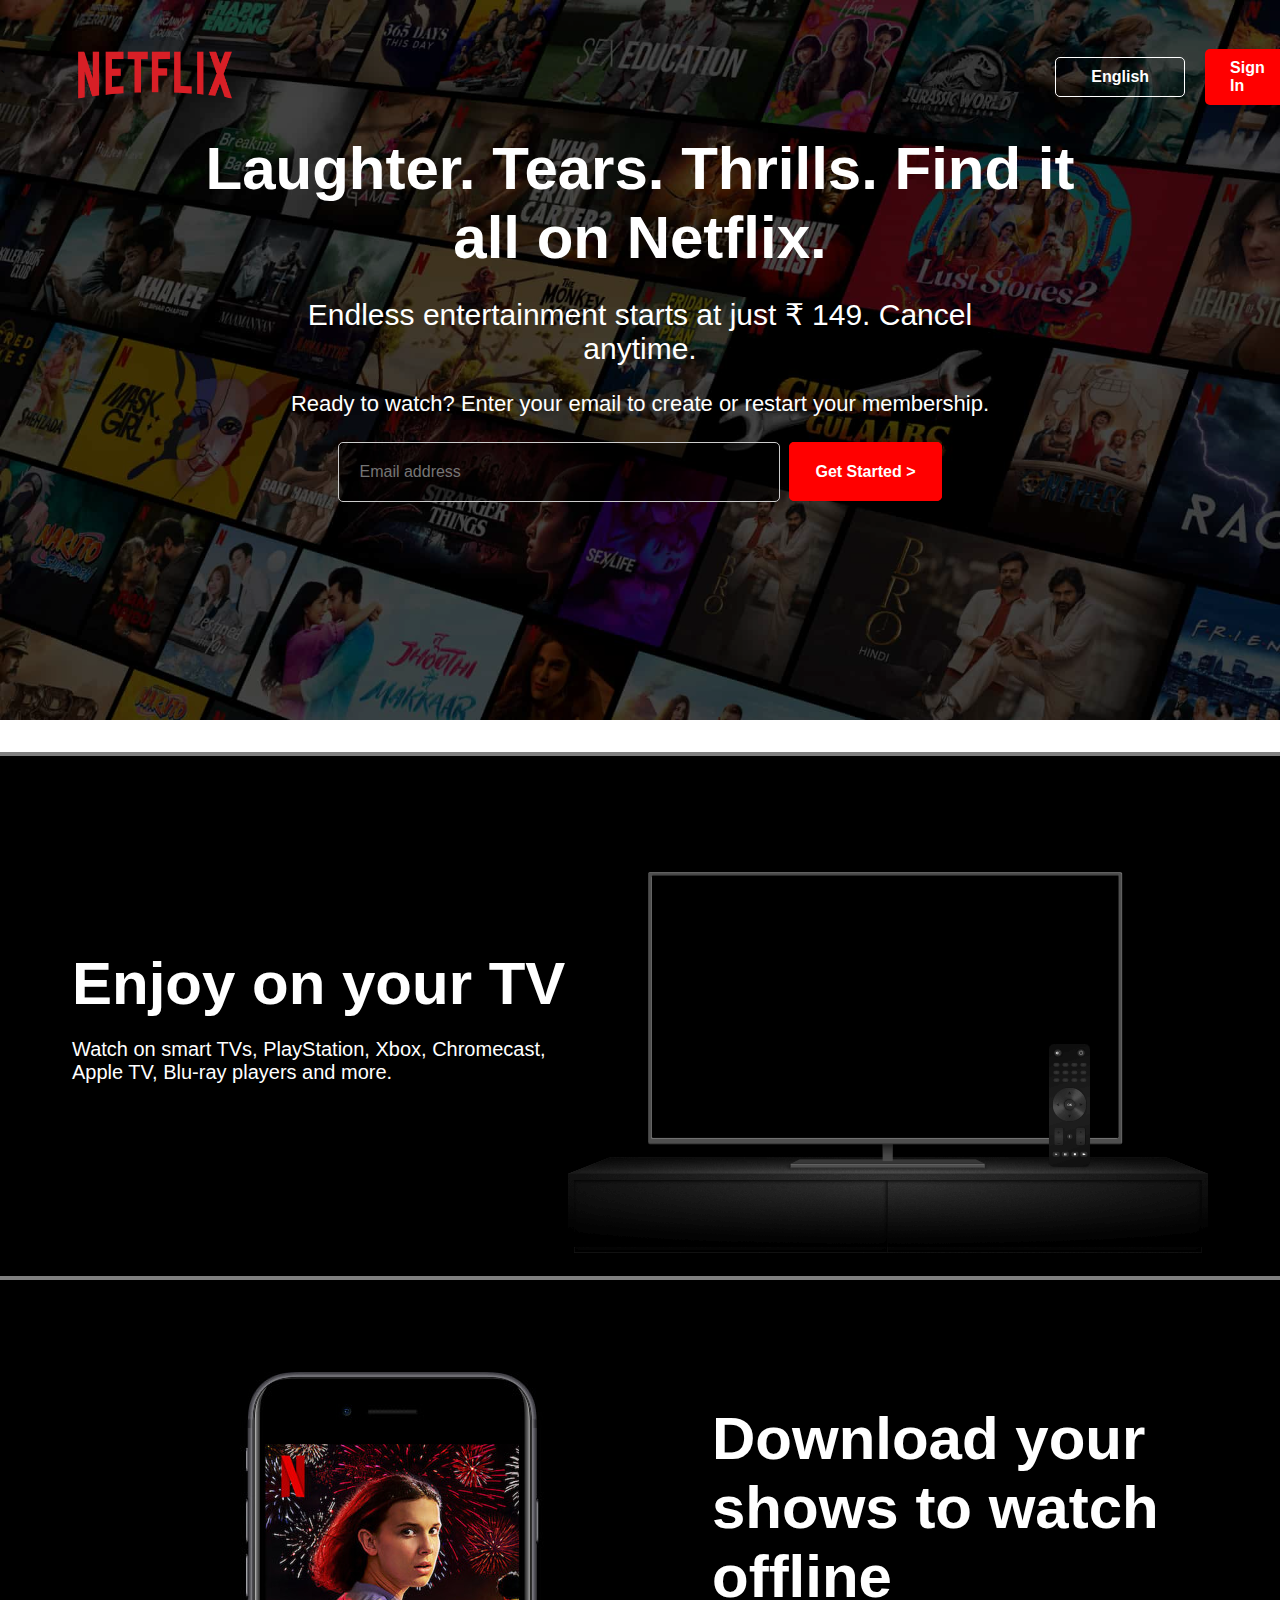
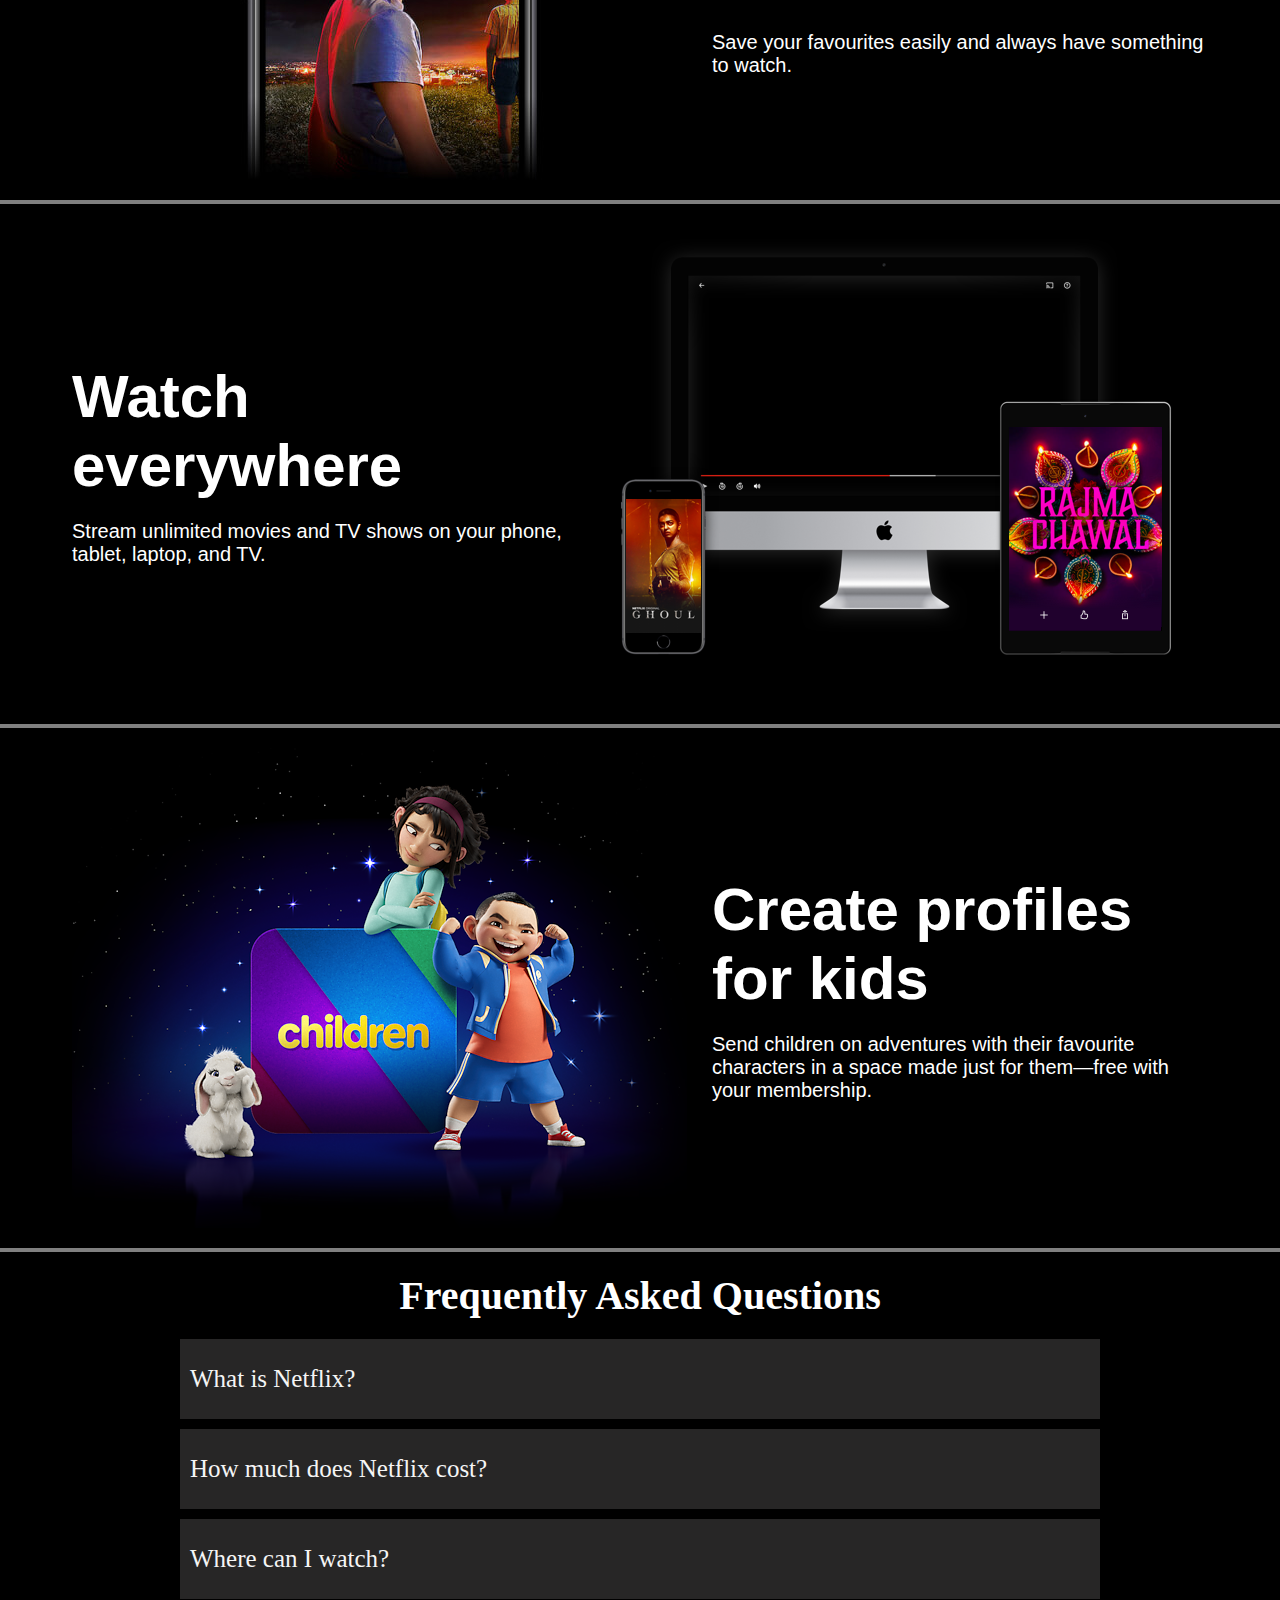
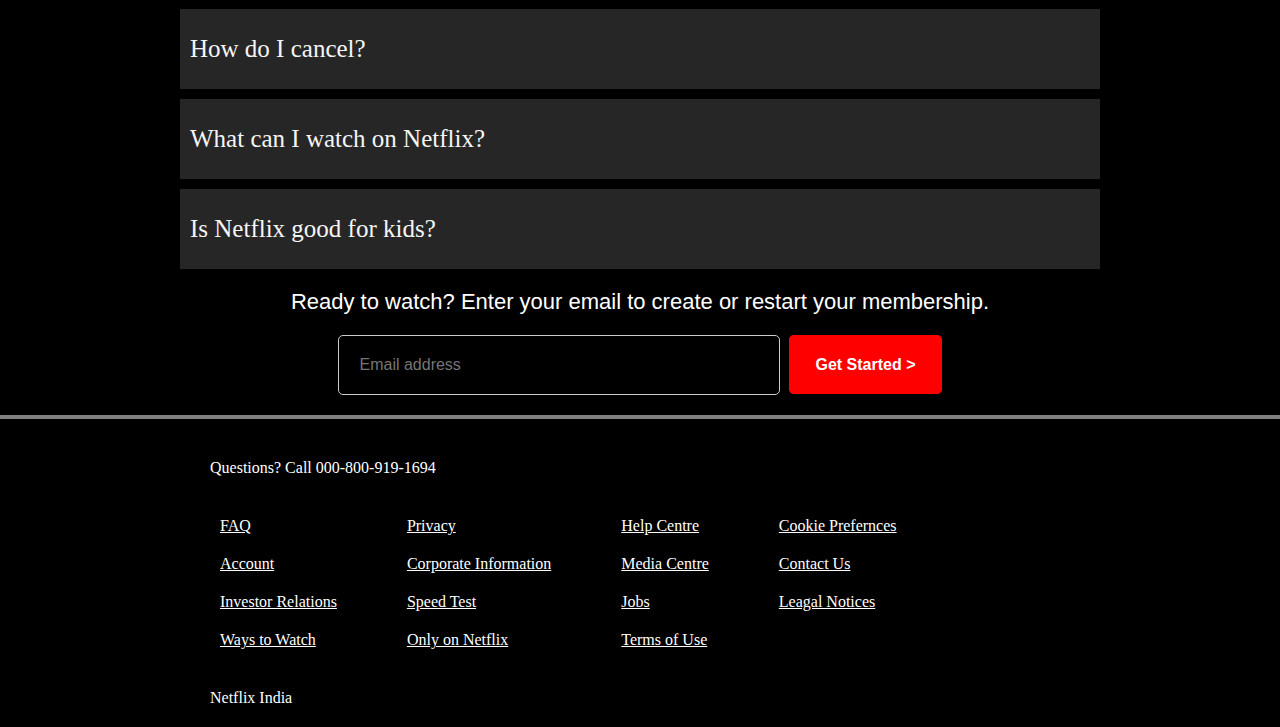
==== Netflix/index.html @ 61d0d10b "Netflix clone" ====
<!DOCTYPE html>
<html lang="en">
<head>
    <meta charset="UTF-8">
    <meta name="viewport" content="width=device-width, initial-scale=1.0">
    <title>Netflix India - Watch TV Shows Online, Watch Movies Online netflix.com</title>
    <link rel="stylesheet" href="style.css">
</head>
<body>
    <nav class="navbar">`
        <div class="logo">
            <img src="assets/Netflix-Logo.png" alt="" srcset="" width="200px" height="150px">
        </div>
        <div class="English">
            <b>English</b>
        </div>
        <div class="Signin">
            <b>Sign In</b>
        </div>
    </nav>
    <div class="bgimg">
        <img src="assets/bgimg.jpg" alt="">
    </div>
    <div class="Home">
        <h1>Laughter. Tears. Thrills. Find it all on Netflix.</h1>
        <p class="para1">Endless entertainment starts at just ₹ 149. Cancel anytime.</p>
        <p class="para2">Ready to watch? Enter your email to create or restart your membership.</p>
        <div class="email">
            <input type="text" name="Email address" id="Email address" placeholder="Email address">
            <span class="Get"><b>Get Started ></b></span>
        </div>
    </div>
    <div class="TVShows">
        <div class="para">
            <span class="para3"><h1>Enjoy on your TV</h1></span>
            <span class="para4">Watch on smart TVs, PlayStation, Xbox, Chromecast, Apple TV, Blu-ray players and more.</span>
        </div>
        <img src="assets/tv.png" alt="">
    </div>
    <div class="Movies">
        <img src="assets/tvshows.jpg" alt="">
        <div class="para">
            <span class="para3"><h1>Download your shows to watch offline</h1></span>
            <span class="para4">Save your favourites easily and always have something to watch.</span>
        </div>
    </div>
    <div class="Series">
        <div class="para">
            <span class="para3"><h1>Watch everywhere</h1></span>
            <span class="para4">Stream unlimited movies and TV shows on your phone, tablet, laptop, and TV.</span>
        </div>
        <img src="assets/movies.png" alt="">
    </div>
    <div class="Anime">
        <img src="assets/anime.png" alt="">
        <div class="para">
            <span class="para3"><h1>Create profiles for kids</h1></span>
            <span class="para4">Send children on adventures with their favourite characters in a space made just for them—free with your membership.</span>
        </div>    
    </div>
    <div class="questions">
        <h1>Frequently Asked Questions</h1>
        <ul>
            <li>What is Netflix?</li>
            <li>How much does Netflix cost?</li>
            <li>Where can I watch?</li>
            <li>How do I cancel?</li>
            <li>What can I watch on Netflix?</li>
            <li>Is Netflix good for kids?</li>
        </ul>
        <p class="para2">Ready to watch? Enter your email to create or restart your membership.</p>
        <div class="email">
            <input type="text" name="Email address" id="Email address" placeholder="Email address">
            <span class="Get"><b>Get Started ></b></span>
        </div>
    </div>
    <div class="footer">
        <p>Questions? Call 000-800-919-1694</p>
        <div class="none">
            <ul type="none">
                <li><u>FAQ</u></li>
                <li><u>Account</u></li>
                <li><u>Investor Relations</u></li>
                <li><u>Ways to Watch</u></li>
            </ul>
            <ul type="none">
                <li><u>Privacy</u></li>
                <li><u>Corporate Information</u></li>
                <li><u>Speed Test</u></li>
                <li><u>Only on Netflix</u></li>
            </ul>
            <ul type="none">
                <li><u>Help Centre</u></li>
                <li><u>Media Centre</u></li>
                <li><u>Jobs</u></li>
                <li><u>Terms of Use</u></li>
            </ul>
            <ul type="none">
                <li><u>Cookie Prefernces</u></li>
                <li><u>Contact Us</u></li>
                <li><u>Leagal Notices</u></li>
            </ul>
        </div>
        <p>Netflix India</p>
    </div>
</body>
</html>
---- Netflix/style.css ----
*{
    margin: 0;
    padding: 0;
}
body{
    width: 100%;
    height: 100vh;
}
.navbar{
    display: flex;
    align-items: center;
    justify-content: center;
    flex-direction: row;
    position: absolute;
    z-index: 2;
}
.logo{
   margin-left: 50px;
}
.English{
    margin-left: 800px;
    padding: 10px 35px 10px 35px;
    color: white;
    border-style: solid;
    border-color: white;
    border-width: 0.1px;
    border-radius: 5px;
    font-family: sans-serif;
    cursor: pointer;
}
.Signin{
    margin-left: 20px;
    padding: 10px 25px 10px 25px;
    color: white;
    background-color: red;
    border-radius: 5px;
    font-family: sans-serif;
}
.Signin:hover{
    background-color: #c11c1c;
    cursor: pointer;
}
.bgimg img{
    width: 100%;
    filter: brightness(35%);
}
.Home{
    display: flex;
    align-items: center;
    justify-content: center;
    flex-direction: column;
    gap: 15px;
    position: relative;
    padding: 10px;
    width: 80%;
    margin:  auto ;
    position: relative;
    bottom: 600px;
    color: white;
    text-align: center;
}
.Home h1{
    font-size: 60px;
    width: 85%;
    -webkit-text-size-adjust: 100%;
    font-family: sans-serif;
}
.para1{
    font-size: 30px;
    width: 70%;
    -webkit-text-size-adjust: 100%;
    font-family: sans-serif;
    margin-top: 10px;
}
.para2{
    font-size: 22px;
    font-family: sans-serif;
    padding: 10px;
}
.email input{
    background-color: rgba(0, 0, 0, 0.5);
    padding: 20px;
    border: 1px solid #ccc;
    border-radius: 5px;
    width: 400px;
    margin: 0 auto;
    font-size: medium;
    font-family: sans-serif;
    color: white;
}
.Get{
    margin-left: 5px;
    background-color: red;
    border: 1px solid red;
    border-radius: 5px;
    padding: 20px 25px 20px 25px;
    font-family: sans-serif;
}
.Get:hover{
    background-color: #c11c1c;
    cursor: pointer;
}
.TVShows,.Movies,.Series,.Anime{
    border-top: 4px solid gray;
    display: flex;
    align-items: center;
    justify-content: center;
    background-color: black;
    color: white;
    position: relative;
    bottom: 360px;
    padding: 20px;
}
.para{
    display: flex;
    flex-direction: column;
    width: 40%;
    gap: 20px;
}
.para3{
    font-size: 30px;
    font-family: sans-serif;
}
.para4{
    font-size: 20px;
    font-family: sans-serif;
}
.questions{
    border-top: 4px solid gray;
    display: flex;
    gap: 10px;
    align-items: center;
    justify-content: center;
    background-color: black;
    color: white;
    flex-direction: column;
    position: relative;
    bottom: 360px;
    padding: 20px;
}
.questions ul li{
    display: flex;
    flex-direction: column;
    gap: 10px;
    padding: 10px;
    justify-content: center;
    margin-top: 10px;
    color: whitesmoke;
    background-color: rgb(78, 76, 76, 0.5);
    width: 900px;
    height: 60px;
    font-size: 25px;
    cursor: pointer;
}
.questions h1{
    font-size: 40px;
}
.questions ul li:hover{
    background-color: gray;
    color: white;
}
.footer{
    border-top: 4px solid gray;
    display: flex;
    gap: 10px;
    background-color: black;
    color: white;
    flex-direction: column;
    position: relative;
    bottom: 360px;
    padding: 20px;
}
.footer p{
    margin-top: 20px;
    margin-left: 190px;
}
.none{
    display: flex;
    flex-direction: row;
    gap: 50px;
    margin-top: 20px;
    margin-left: 190px;
}
.none ul li{
    display: flex;
    gap: 10px;
    padding: 10px;
}
/* CSS for Responsive Design */

/* Mobile-First Approach */
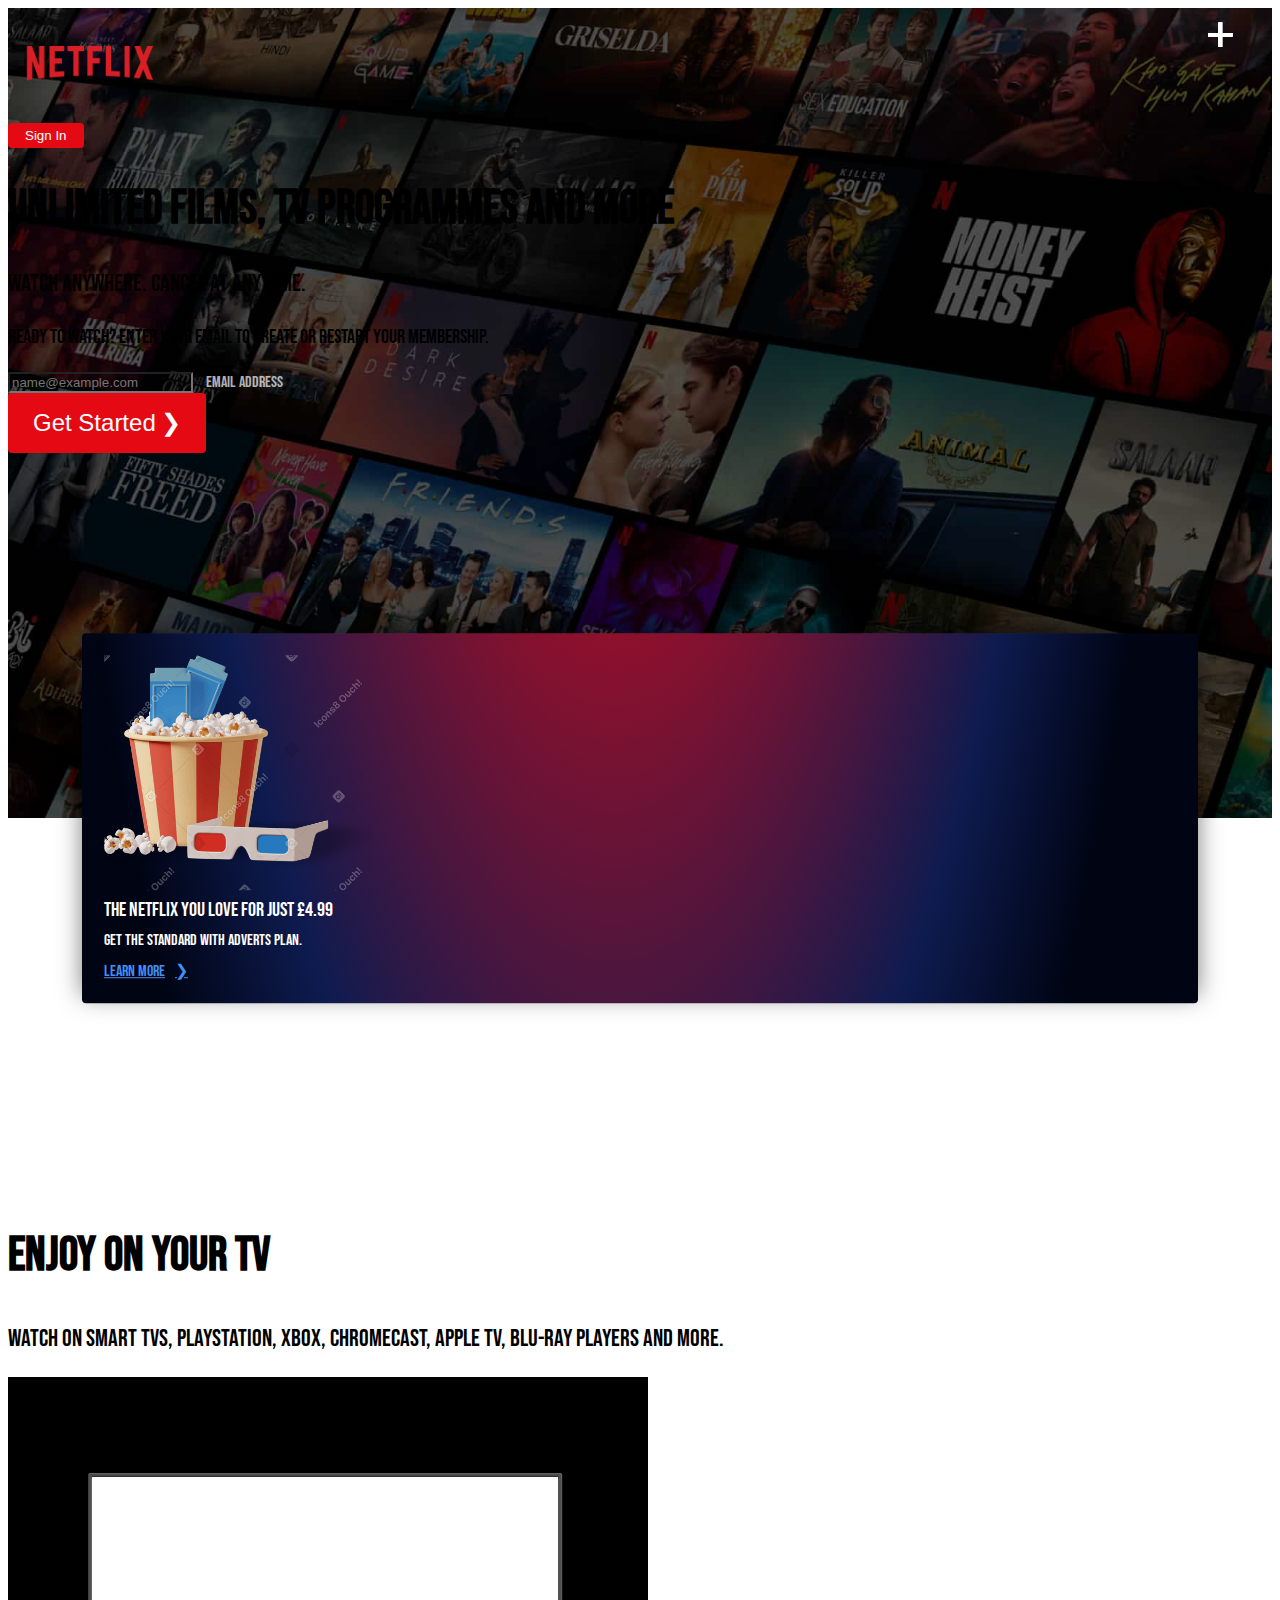
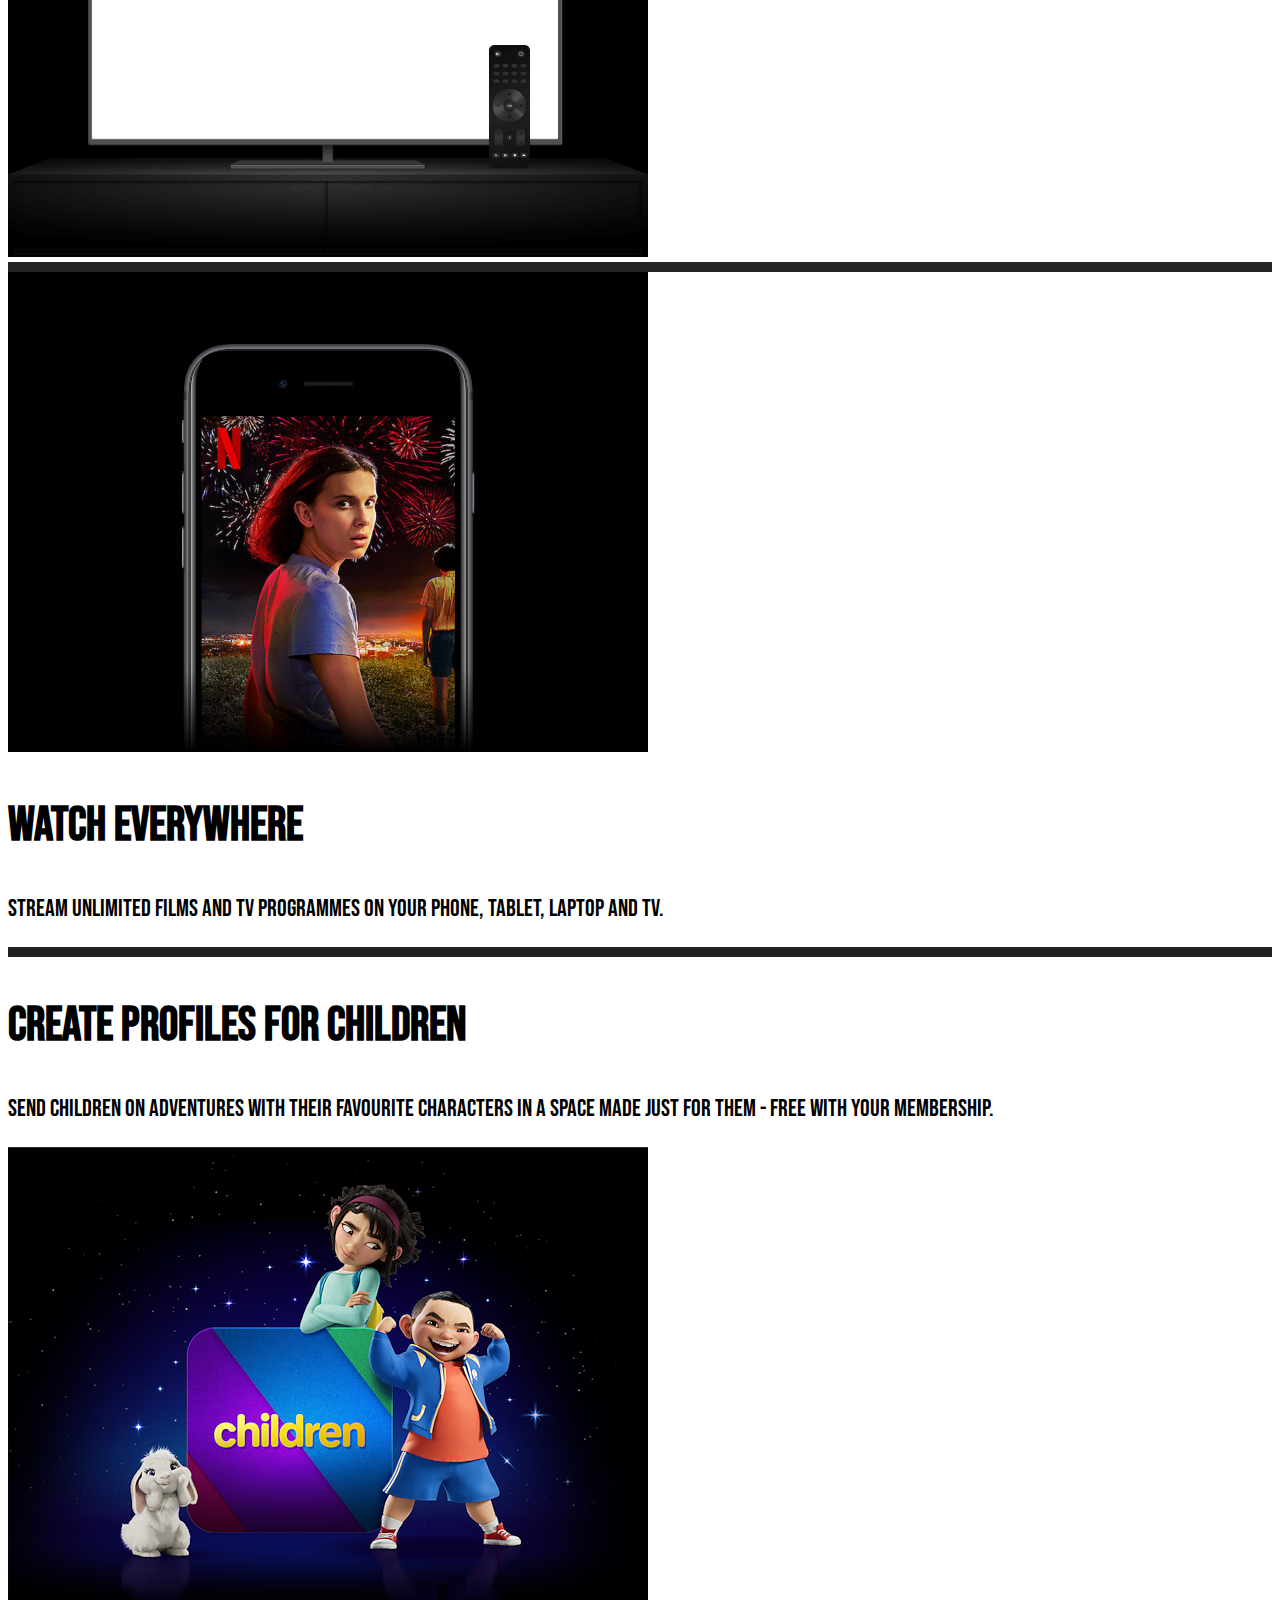
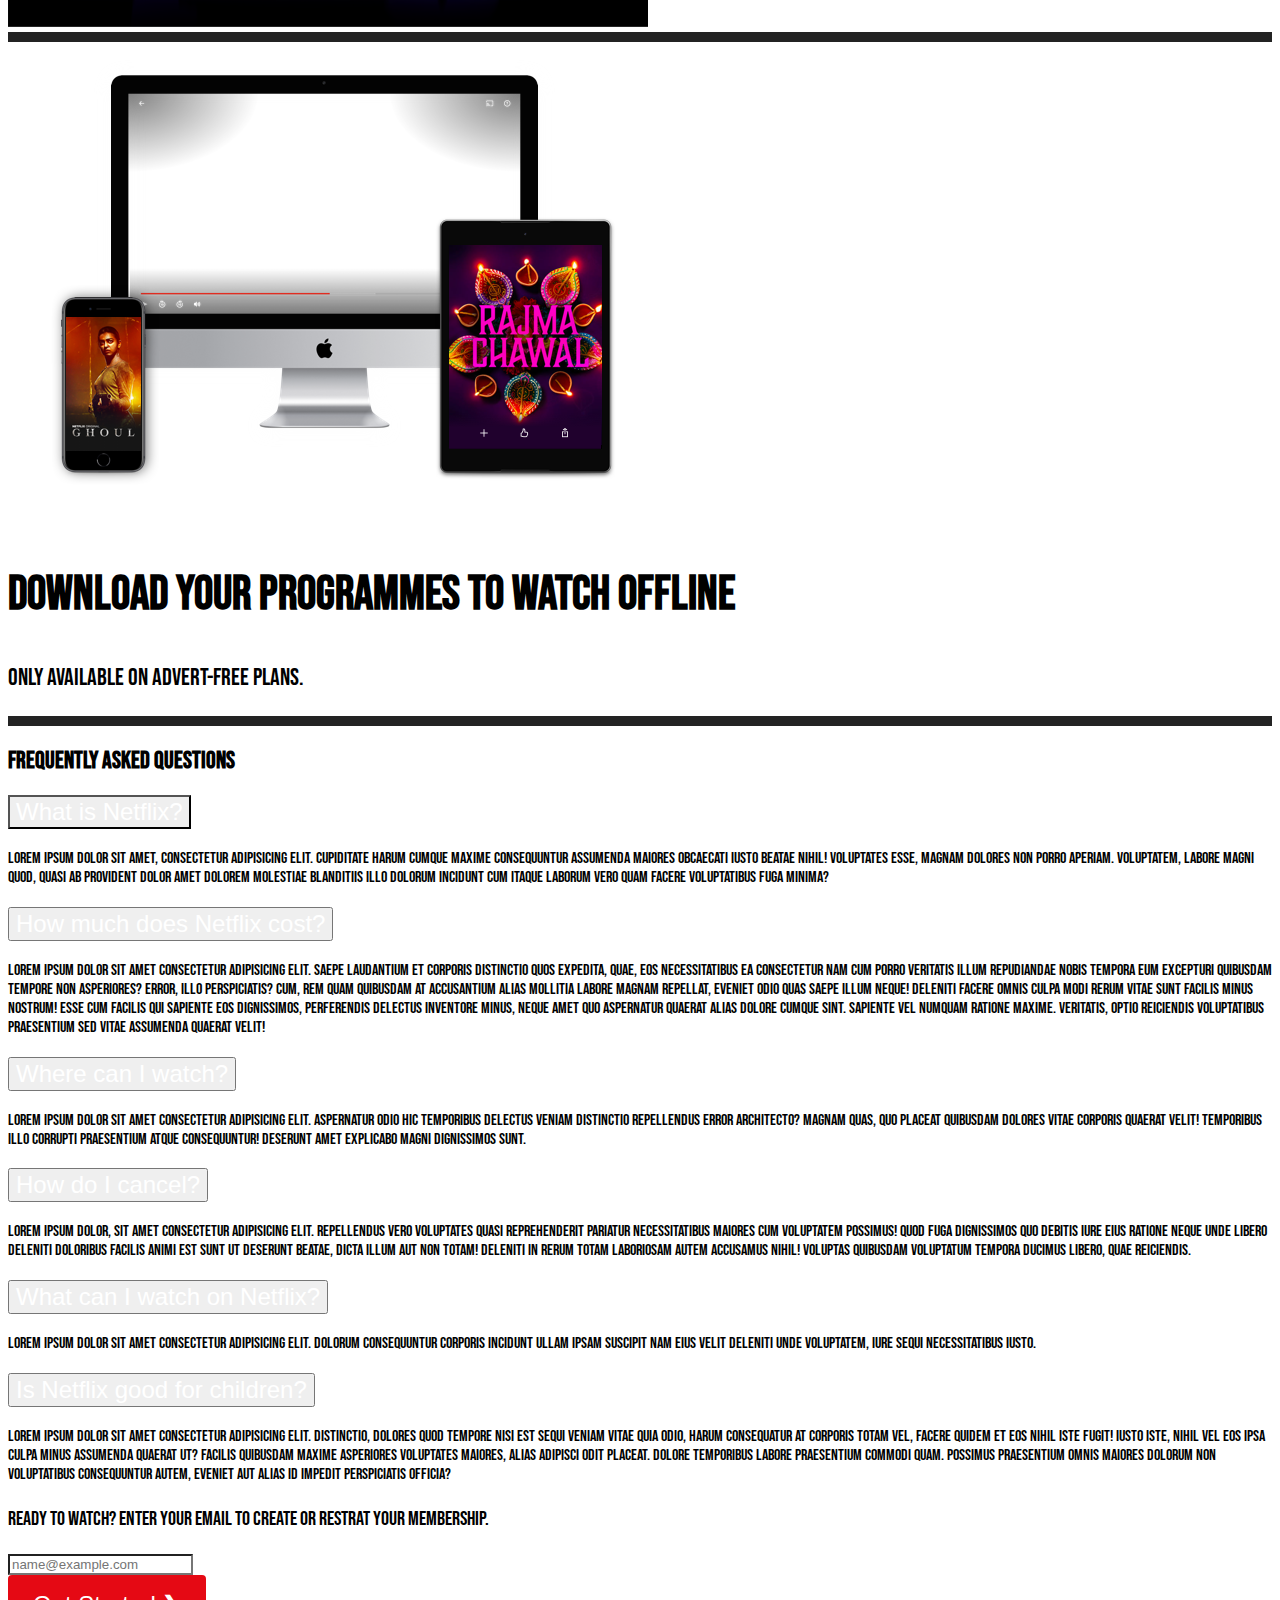
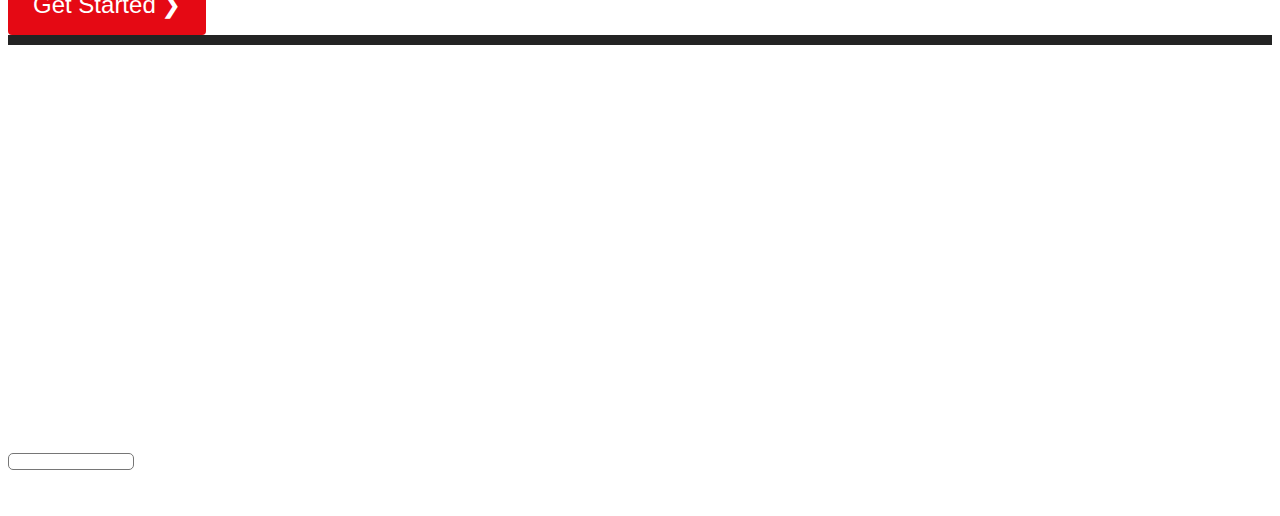
==== commit 216fea4f: "Netflix Clone" ====
--- a/Netflix/index.html
+++ b/Netflix/index.html
@@ -1,109 +1,280 @@
 <!DOCTYPE html>
-<html lang="en">
-<head>
-    <meta charset="UTF-8">
-    <meta name="viewport" content="width=device-width, initial-scale=1.0">
-    <title>Netflix India - Watch TV Shows Online, Watch Movies Online netflix.com</title>
-    <link rel="stylesheet" href="style.css">
-</head>
-<body>
-    <nav class="navbar">`
-        <div class="logo">
-            <img src="assets/Netflix-Logo.png" alt="" srcset="" width="200px" height="150px">
-        </div>
-        <div class="English">
-            <b>English</b>
-        </div>
-        <div class="Signin">
-            <b>Sign In</b>
-        </div>
-    </nav>
-    <div class="bgimg">
-        <img src="assets/bgimg.jpg" alt="">
-    </div>
-    <div class="Home">
-        <h1>Laughter. Tears. Thrills. Find it all on Netflix.</h1>
-        <p class="para1">Endless entertainment starts at just ₹ 149. Cancel anytime.</p>
-        <p class="para2">Ready to watch? Enter your email to create or restart your membership.</p>
-        <div class="email">
-            <input type="text" name="Email address" id="Email address" placeholder="Email address">
-            <span class="Get"><b>Get Started ></b></span>
-        </div>
-    </div>
-    <div class="TVShows">
-        <div class="para">
-            <span class="para3"><h1>Enjoy on your TV</h1></span>
-            <span class="para4">Watch on smart TVs, PlayStation, Xbox, Chromecast, Apple TV, Blu-ray players and more.</span>
-        </div>
-        <img src="assets/tv.png" alt="">
-    </div>
-    <div class="Movies">
-        <img src="assets/tvshows.jpg" alt="">
-        <div class="para">
-            <span class="para3"><h1>Download your shows to watch offline</h1></span>
-            <span class="para4">Save your favourites easily and always have something to watch.</span>
-        </div>
-    </div>
-    <div class="Series">
-        <div class="para">
-            <span class="para3"><h1>Watch everywhere</h1></span>
-            <span class="para4">Stream unlimited movies and TV shows on your phone, tablet, laptop, and TV.</span>
-        </div>
-        <img src="assets/movies.png" alt="">
-    </div>
-    <div class="Anime">
-        <img src="assets/anime.png" alt="">
-        <div class="para">
-            <span class="para3"><h1>Create profiles for kids</h1></span>
-            <span class="para4">Send children on adventures with their favourite characters in a space made just for them—free with your membership.</span>
-        </div>    
-    </div>
-    <div class="questions">
-        <h1>Frequently Asked Questions</h1>
-        <ul>
-            <li>What is Netflix?</li>
-            <li>How much does Netflix cost?</li>
-            <li>Where can I watch?</li>
-            <li>How do I cancel?</li>
-            <li>What can I watch on Netflix?</li>
-            <li>Is Netflix good for kids?</li>
-        </ul>
-        <p class="para2">Ready to watch? Enter your email to create or restart your membership.</p>
-        <div class="email">
-            <input type="text" name="Email address" id="Email address" placeholder="Email address">
-            <span class="Get"><b>Get Started ></b></span>
-        </div>
-    </div>
-    <div class="footer">
-        <p>Questions? Call 000-800-919-1694</p>
-        <div class="none">
-            <ul type="none">
-                <li><u>FAQ</u></li>
-                <li><u>Account</u></li>
-                <li><u>Investor Relations</u></li>
-                <li><u>Ways to Watch</u></li>
-            </ul>
-            <ul type="none">
-                <li><u>Privacy</u></li>
-                <li><u>Corporate Information</u></li>
-                <li><u>Speed Test</u></li>
-                <li><u>Only on Netflix</u></li>
-            </ul>
-            <ul type="none">
-                <li><u>Help Centre</u></li>
-                <li><u>Media Centre</u></li>
-                <li><u>Jobs</u></li>
-                <li><u>Terms of Use</u></li>
-            </ul>
-            <ul type="none">
-                <li><u>Cookie Prefernces</u></li>
-                <li><u>Contact Us</u></li>
-                <li><u>Leagal Notices</u></li>
-            </ul>
-        </div>
-        <p>Netflix India</p>
-    </div>
-</body>
+<html>
+    <head>
+        <meta charset="utf-8">
+        <meta http-equiv="X-UA-Compatible" content="IE=edge">
+        <title>Netflix Clone</title>
+        <meta name="description" content="">
+        <meta name="viewport" content="width=device-width, initial-scale=1">
+        <link rel="stylesheet" href="style.css">
+        <link href="https://cdn.jsdelivr.net/npm/bootstrap@5.3.1/dist/css/bootstrap.min.css" rel="stylesheet" integrity="sha384-4bw+/aepP/YC94hEpVNVgiZdgIC5+VKNBQNGCHeKRQN+PtmoHDEXuppvnDJzQIu9" crossorigin="anonymous">
+        <link rel="preconnect" href="https://fonts.googleapis.com">
+        <link rel="preconnect" href="https://fonts.gstatic.com" crossorigin>
+        <link href="https://fonts.googleapis.com/css2?family=Bebas+Neue&display=swap" rel="stylesheet">
+    </head>
+    <body>
+        <header class="position-relative">
+            <nav class="navbar navbar-expand">
+                <div class="container">
+                    <img src="assets/Netflix-Logo.png" alt="logo">
+                    <div class="collapse navbar-collapse justify-content-end d-flex g-5" id="navbarSupportedContent">
+                        <button type="button" class="red-btn fw-semibold">Sign In</button>
+                    </div>
+                </div>
+            </nav>
+
+            <section class="hero container h-75 d-flex flex-column align-items-center justify-content-center">
+                <h1 class="hero-title text-white text-center">Unlimited films, TV programmes and more</h1>
+                <p class="hero-first-p text-white text-center">Watch anywhere. Cancel at any time.</p>
+                <p class="hero-second-p text-white text-center">Ready to watch? Enter your email to create or restart your membership.</p>
+
+                <form class="row g-3 d-flex align-items-center justify-content-center w-100 w-lg-75">
+                    <div class="form-floating col-auto">
+                        <input type="email" class="form-control" id="floatingInput" placeholder="name@example.com">
+                        <label for="floatingInput">Email address</label>
+                    </div>
+                    <div class="col-auto">
+                        <button type="submit" class="get-started-btn red-btn fw-bold">Get Started</button>
+                    </div>
+                </form>
+            </section>
+        </header>
+
+        <section class="purple-section position-absolute d-flex justify-content-center">
+            <div class="container-md d-row d-md-flex justify-content-center">
+                <div class="d-flex align-items-center justify-content-end px-4 col-12 col-md-5">
+                    <img class="img-fluid" src="assets/pop.png" alt="popcorn">
+                </div>
+                <div class="d-flex flex-column justify-content-center col-12 col-md-7">
+                    <p>The Netflix you love for just £4.99</p>
+                    <p>Get the Standard with adverts plan.</p>
+                    <a href="#">Learn More</a>
+                </div>
+            </div>
+        </section>
+
+        <section class="enjoy-section py-5 bg-black text-light">
+            <div class="container d-flex row m-auto">
+                <div class="d-flex flex-column justify-content-center col-12 col-lg-6">
+                    <h2 class="section-title text-center text-lg-start">Enjoy on your TV</h2>
+                    <p class="section-paragraph text-center text-lg-start">Watch on smart Tvs, PlayStation, Xbox, Chromecast, Apple TV, Blu-Ray players and more.</p>
+                </div>
+                <div class="col-12 col-lg-6">
+                    <img class="img-fluid" src="assets/tv.png" alt="tv">
+                </div>
+            </div>
+        </section>
+
+        <section class="watch-section py-5 bg-black text-light">
+            <div class="container d-flex row m-auto">
+                <div class="col-12 col-lg-6">
+                    <img class="img-fluid" src="assets/tvshows.jpg" alt="mobile">
+                </div>
+                <div class="d-flex flex-column justify-content-center col-12 col-lg-6 order-first order-lg-last">
+                    <h2 class="section-title text-center text-lg-start">Watch everywhere</h2>
+                    <p class="section-paragraph text-center text-lg-start">Stream unlimited films and TV programmes on your phone, tablet, laptop and TV.</p>
+                </div>
+            </div>
+        </section>
+
+        <section class="children-section py-5 bg-black text-light">
+            <div class="container d-flex row m-auto">
+                <div class="d-flex flex-column justify-content-center col-12 col-lg-6">
+                    <h2 class="section-title text-center text-lg-start">Create profiles for children</h2>
+                    <p class="section-paragraph text-center text-lg-start">Send children on adventures with their favourite characters in a space made just for them - free with your membership.</p>
+                </div>
+                <div class="col-12 col-lg-6">
+                    <img class="img-fluid" src="assets/anime.png" alt="children">
+                </div>
+            </div>
+        </section>
+
+        <section class="download-section py-5 bg-black text-light">
+            <div class="container d-flex row m-auto">
+                <div class="col-12 col-lg-6">
+                    <img class="img-fluid" src="assets/movies.png" alt="download">
+                </div>
+                <div class="d-flex flex-column justify-content-center col-12 col-lg-6 order-first order-lg-last">
+                    <h2 class="section-title text-center text-lg-start">Download your programmes to watch offline</h2>
+                    <p class="section-paragraph text-center text-lg-start">Only available on advert-free plans.</p>
+                </div>
+            </div>
+        </section>
+
+        <section class="faq-section py-5 bg-black text-light">
+            <div class="container">
+                <h2 class="text-center mb-4">Frequently Asked Questions</h2>
+                <div class="accordion" id="accordionExample">
+                    <div class="accordion-item mb-2">
+                        <h2 class="accordion-header">
+                            <button class="accordion-button collapsed p-4" type="button" data-bs-toggle="collapse" data-bs-target="#collapseOne" aria-expanded="false" aria-controls="collapseOne">
+                                What is Netflix?
+                            </button>
+                        </h2>
+                        <div id="collapseOne" class="accordion-collapse collapse" data-bs-parent="#accordionExample">
+                            <div class="accordion-body">
+                                Lorem ipsum dolor sit amet, consectetur adipisicing elit. Cupiditate harum cumque maxime consequuntur assumenda maiores obcaecati iusto beatae nihil! Voluptates esse, magnam dolores non porro aperiam. Voluptatem, labore magni quod, quasi ab provident dolor amet dolorem molestiae blanditiis illo dolorum incidunt cum itaque laborum vero quam facere voluptatibus fuga minima?
+                            </div>
+                        </div>
+                    </div>
+                    <div class="accordion-item mb-2">
+                        <h2 class="accordion-header">
+                            <button class="accordion-button collapsed p-4" type="button" data-bs-toggle="collapse" data-bs-target="#collapseTwo" aria-expanded="false" aria-controls="collapseTwo">
+                                How much does Netflix cost?
+                            </button>
+                        </h2>
+                        <div id="collapseTwo" class="accordion-collapse collapse" data-bs-parent="#accordionExample">
+                            <div class="accordion-body">
+                                Lorem ipsum dolor sit amet consectetur adipisicing elit. Saepe laudantium et corporis distinctio quos expedita, quae, eos necessitatibus ea consectetur nam cum porro veritatis illum repudiandae nobis tempora eum excepturi quibusdam tempore non asperiores? Error, illo perspiciatis? Cum, rem quam quibusdam at accusantium alias mollitia labore magnam repellat, eveniet odio quas saepe illum neque! Deleniti facere omnis culpa modi rerum vitae sunt facilis minus nostrum! Esse cum facilis qui sapiente eos dignissimos, perferendis delectus inventore minus, neque amet quo aspernatur quaerat alias dolore cumque sint. Sapiente vel numquam ratione maxime. Veritatis, optio reiciendis voluptatibus praesentium sed vitae assumenda quaerat velit!
+                            </div>
+                        </div>
+                    </div>
+                    <div class="accordion-item mb-2">
+                        <h2 class="accordion-header">
+                            <button class="accordion-button collapsed p-4" type="button" data-bs-toggle="collapse" data-bs-target="#collapseThree" aria-expanded="false" aria-controls="collapseThree">
+                                Where can I watch?
+                            </button>
+                        </h2>
+                        <div id="collapseThree" class="accordion-collapse collapse" data-bs-parent="#accordionExample">
+                            <div class="accordion-body">
+                                Lorem ipsum dolor sit amet consectetur adipisicing elit. Aspernatur odio hic temporibus delectus veniam distinctio repellendus error architecto? Magnam quas, quo placeat quibusdam dolores vitae corporis quaerat velit! Temporibus illo corrupti praesentium atque consequuntur! Deserunt amet explicabo magni dignissimos sunt.
+                            </div>
+                        </div>
+                    </div>
+                    <div class="accordion-item mb-2">
+                        <h2 class="accordion-header">
+                            <button class="accordion-button collapsed p-4" type="button" data-bs-toggle="collapse" data-bs-target="#collapseFour" aria-expanded="false" aria-controls="collapseFour">
+                                How do I cancel?
+                            </button>
+                        </h2>
+                        <div id="collapseFour" class="accordion-collapse collapse" data-bs-parent="#accordionExample">
+                            <div class="accordion-body">
+                                Lorem ipsum dolor, sit amet consectetur adipisicing elit. Repellendus vero voluptates quasi reprehenderit pariatur necessitatibus maiores cum voluptatem possimus! Quod fuga dignissimos quo debitis iure eius ratione neque unde libero deleniti doloribus facilis animi est sunt ut deserunt beatae, dicta illum aut non totam! Deleniti in rerum totam laboriosam autem accusamus nihil! Voluptas quibusdam voluptatum tempora ducimus libero, quae reiciendis.
+                            </div>
+                        </div>
+                    </div>
+                    <div class="accordion-item mb-2">
+                        <h2 class="accordion-header">
+                            <button class="accordion-button collapsed p-4" type="button" data-bs-toggle="collapse" data-bs-target="#collapseFive" aria-expanded="false" aria-controls="collapseFive">
+                                What can I watch on Netflix?
+                            </button>
+                        </h2>
+                        <div id="collapseFive" class="accordion-collapse collapse" data-bs-parent="#accordionExample">
+                            <div class="accordion-body">
+                                Lorem ipsum dolor sit amet consectetur adipisicing elit. Dolorum consequuntur corporis incidunt ullam ipsam suscipit nam eius velit deleniti unde voluptatem, iure sequi necessitatibus iusto.
+                            </div>
+                        </div>
+                    </div>
+                    <div class="accordion-item mb-2">
+                        <h2 class="accordion-header">
+                            <button class="accordion-button collapsed p-4" type="button" data-bs-toggle="collapse" data-bs-target="#collapseSix" aria-expanded="false" aria-controls="collapseSix">
+                                Is Netflix good for children?
+                            </button>
+                        </h2>
+                        <div id="collapseSix" class="accordion-collapse collapse" data-bs-parent="#accordionExample">
+                            <div class="accordion-body">
+                                Lorem ipsum dolor sit amet consectetur adipisicing elit. Distinctio, dolores quod tempore nisi est sequi veniam vitae quia odio, harum consequatur at corporis totam vel, facere quidem et eos nihil iste fugit! Iusto iste, nihil vel eos ipsa culpa minus assumenda quaerat ut? Facilis quibusdam maxime asperiores voluptates maiores, alias adipisci odit placeat. Dolore temporibus labore praesentium commodi quam. Possimus praesentium omnis maiores dolorum non voluptatibus consequuntur autem, eveniet aut alias id impedit perspiciatis officia?
+                            </div>
+                        </div>
+                    </div>
+                </div>
+
+                <h3 class="text-center mt-5">
+                    Ready to watch? Enter your email to create or restrat your membership.
+                </h3>
+                <form class="row g-3 d-flex align-items-center justify-content-center w-100 w-lg-75 m-auto">
+                    <div class="form-floating col-auto">
+                        <input type="email" class="form-control" id="floatingInput" placeholder="name@example.com">
+                        <label for="floatingInput">Email address</label>
+                    </div>
+                    <div class="col-auto">
+                        <button type="submit" class="get-started-btn red-btn fw-bold">Get Started</button>
+                    </div>
+                </form>
+            </div>
+        </section>
+
+        <footer class="py-5 bg-black text-light">
+            <div class="container"> 
+                <div>
+                    <p>Questions? Call <a href="#">000-800-919-1694</a></p>
+                </div>
+                <div class="row">
+                    <div class="col-12 col-sm-4">
+                        <ul>
+                            <li class="mb-2">
+                                <a href="#">FAQ</a>
+                            </li>
+                            <li class="mb-2">
+                                <a href="#">Account</a>
+                            </li>
+                            <li class="mb-2">
+                                <a href="#">Investor Relations</a>
+                            </li>
+                            <li class="mb-2">
+                                <a href="#">Ways to Watch</a>
+                            </li>
+                            <li class="mb-2">
+                                <a href="#">Buy Gift Cards</a>
+                            </li>
+                        </ul>
+                    </div>
+                    <div class="col-12 col-sm-4">
+                        <ul>
+                            <li class="mb-2">
+                                <a href="#">Privacy</a>
+                            </li>
+                            <li class="mb-2">
+                                <a href="#">Corporate Information</a>
+                            </li>
+                            <li class="mb-2">
+                                <a href="#">Speed Test</a>
+                            </li>
+                            <li class="mb-2">
+                                <a href="#">Only on Netflix</a>
+                            </li>
+                            <li class="mb-2">
+                                <a href="#">Contact Us</a>
+                            </li>
+                        </ul>
+                    </div>
+                    <div class="col-12 col-sm-4">
+                        <ul>
+                            <li class="mb-2">
+                                <a href="#">Help Centre</a>
+                            </li>
+                            <li class="mb-2">
+                                <a href="#">Media Centre</a>
+                            </li>
+                            <li class="mb-2">
+                                <a href="#">Jobs</a>
+                            </li>
+                            <li class="mb-2">
+                                <a href="#">Terms of Use</a>
+                            </li>
+                            <li class="mb-2">
+                                <a href="#">Cookie Prefernces</a>
+                            </li>
+                        </ul>
+                    </div>
+                </div>
+                <div class="py-3">
+                    <div class="position-absolute">
+                        <img class="position-absolute" width="17" src="assets/asset 5.svg" alt="globe">
+                    </div>
+                    <div class="position-absolute">
+                        <div class="arrow-down position-absolute"></div>
+                    </div>
+                    <select class="position-relative py-1" name="" id="">
+                        <option value="">English</option>
+                    </select>
+                </div>
+                <p>Netflix India</p>
+            </div>
+        </footer>
+        
+        <script src="" async defer></script>
+        <script src="https://cdn.jsdelivr.net/npm/bootstrap@5.3.1/dist/js/bootstrap.bundle.min.js" integrity="sha384-HwwvtgBNo3bZJJLYd8oVXjrBZt8cqVSpeBNS5n7C8IVInixGAoxmnlMuBnhbgrkm" crossorigin="anonymous"></script>
+    </body>
 </html>
 
-
--- a/Netflix/style.css
+++ b/Netflix/style.css
@@ -1,191 +1,329 @@
-*{
+body {
+    font-family: 'Bebas Neue', sans-serif;
+}
+
+header {
+    background-image: linear-gradient(rgba(0,0,0,.6),rgba(0,0,0,.6)),url(assets/backgroundimg.jpg);
+    background-size: cover;
+    background-position: 50%;
+    height: 90vh;
+}
+
+/* navbar */
+
+nav img {
+    width: 13%;
+}
+
+.red-btn {
+    background: rgb(229, 9, 20);
+    color: #fff;
+    border: 0;
+    border-radius: 0.25rem;
+    padding: 5px 17px;
+}
+
+.red-btn:hover {
+    background: rgb(193, 17, 25);
+}
+
+/* hero section */
+
+.hero-title {
+    font-size: 3rem;
+    font-weight: 900;
+}
+
+.hero-first-p {
+    font-size: 1.5rem;
+    font-weight: 400;
+}
+
+.hero-second-p {
+    font-size: 1.25rem;
+    font-weight: 400;
+    line-height: 1.875rem;
+}
+
+form {
+    width: 60%;
+}
+
+form #floatingInput {
+    color: #fff;
+}
+
+form .form-control:focus {
+    border-color: #fff;
+    box-shadow: none;
+    border-width: medium;
+}
+
+form .form-floating>.form-control:focus~label {
+    color: rgba(255, 255, 255, 0.7);
+}
+
+form .form-floating>.form-control:focus~label::after {
+    background-color: transparent;
+}
+
+form .form-floating {
+    width: 50%;
+}
+
+form #floatingInput {
+    background: transparent;
+}
+
+form label {
+    color: rgba(255, 255, 255, 0.7);
+    margin-left: 10px;
+}
+
+.get-started-btn {
+    height: 60px;
+    font-size: 1.5rem;
+    padding-right: 25px;
+    padding-left: 25px;
+}
+
+.get-started-btn::after {
+    content: "\276F";
+    margin-left: 5px;
+}
+
+/* purple section */
+
+.purple-section {
+    transform: translateY(-50%);
+    width: 100%;
+}
+
+.purple-section .container-md {
+    background: radial-gradient(51.39% 511.66% at 47.68% -217.91%, #ff9900 0%, #e50914 17.27%, #0e1b4f 79.44%, #000413 100%);
+    box-shadow: 0px -8px 25px rgba(0, 0, 0, 0.5);
+    border-radius: 4px;
+    margin: 0 74px;
+    color: #fff;
+    padding: 22px;
+}
+
+.purple-section img {
+    width: 25%;
+    height: fit-content;
+}
+
+.purple-section p:first-of-type {
+    font-size: 20px;
+    font-weight: 500;
+    line-height: 30px;
     margin: 0;
-    padding: 0;
-}
-body{
-    width: 100%;
-    height: 100vh;
-}
-.navbar{
-    display: flex;
-    align-items: center;
-    justify-content: center;
-    flex-direction: row;
+}
+
+.purple-section p:last-of-type {
+    font-size: 16px;
+    line-height: 24px;
+    margin-top: 4px;
+    margin-bottom: 8px;
+}
+
+.purple-section a {
+    color: #448ef4;
+    font-weight: 500;
+}
+
+.purple-section a::after {
+    content: "\276F";
+    margin-left: 10px;
+}
+
+/* enjoy section */
+
+.section-title {
+    font-size: 3rem;
+    font-weight: 900;
+}
+
+.section-paragraph {
+    font-size: 1.5rem;
+    font-weight: 400;
+}
+
+.watch-section,
+.download-section {
+    border-top: 10px solid #232323;
+    border-bottom: 10px solid #232323;
+}
+
+/* faq section */
+
+.faq-section h3 {
+    font-size: 1.25rem;
+    font-weight: 400;
+    line-height: 1.875rem;
+}
+
+.faq-section button {
+    color: #fff;
+    font-size: 24px;
+    font-weight: 400;
+}
+
+.faq-section .accordion {
+    --bs-accordion-color: rgb(255, 255, 255);
+    --bs-accordion-bg: rgb(45, 45, 45);
+    --bs-accordion-border-color: none;
+    --bs-accordion-border-radius: none;
+}
+
+.faq-section .accordion-item:first-of-type .accordion-button {
+    border-top-left-radius: 0;
+    border-top-right-radius: 0;
+}
+
+.faq-section .accordion-button:focus {
+    border: none;
+    box-shadow: none;
+}
+
+.faq-section .accordion-button:hover {
+    background-color: rgb(65,65,65);
+}
+
+.faq-section .accordion-button:not(.collapsed) {
+    background-color: rgb(65,65,65);
+    color: rgb(255,255,255);
+}
+
+.faq-section .accordion-button::after {
+    content: "+";
+    background-image: none;
     position: absolute;
-    z-index: 2;
-}
-.logo{
-   margin-left: 50px;
-}
-.English{
-    margin-left: 800px;
-    padding: 10px 35px 10px 35px;
-    color: white;
-    border-style: solid;
-    border-color: white;
-    border-width: 0.1px;
+    height: 30px;
+    font-size: 50px;
+    top: 5px;
+    right: 45px;
+}
+
+.faq-section .accordion-button:not(.collapsed)::after {
+    background-image: none;
+    transform: none;
+    content: "\00d7";
+}
+
+/* footer */
+
+footer {
+    border-top: 10px solid #232323;
+}
+
+footer p,
+footer a {
+    color: rgba(255, 255, 255, 0.7);
+    font-size: 0.875rem;
+    font-weight: 400;
+}
+
+footer ul {
+    padding-left: 0;
+}
+
+footer li {
+    list-style-type: none;
+}
+
+footer select {
+    background: transparent;
+    color: #fff;
+    padding-left: 40px;
+    padding-right: 40px;
+    appearance: none;
     border-radius: 5px;
-    font-family: sans-serif;
-    cursor: pointer;
-}
-.Signin{
-    margin-left: 20px;
-    padding: 10px 25px 10px 25px;
-    color: white;
-    background-color: red;
-    border-radius: 5px;
-    font-family: sans-serif;
-}
-.Signin:hover{
-    background-color: #c11c1c;
-    cursor: pointer;
-}
-.bgimg img{
-    width: 100%;
-    filter: brightness(35%);
-}
-.Home{
-    display: flex;
-    align-items: center;
-    justify-content: center;
-    flex-direction: column;
-    gap: 15px;
-    position: relative;
-    padding: 10px;
-    width: 80%;
-    margin:  auto ;
-    position: relative;
-    bottom: 600px;
-    color: white;
-    text-align: center;
-}
-.Home h1{
-    font-size: 60px;
-    width: 85%;
-    -webkit-text-size-adjust: 100%;
-    font-family: sans-serif;
-}
-.para1{
-    font-size: 30px;
-    width: 70%;
-    -webkit-text-size-adjust: 100%;
-    font-family: sans-serif;
-    margin-top: 10px;
-}
-.para2{
-    font-size: 22px;
-    font-family: sans-serif;
-    padding: 10px;
-}
-.email input{
-    background-color: rgba(0, 0, 0, 0.5);
-    padding: 20px;
-    border: 1px solid #ccc;
-    border-radius: 5px;
-    width: 400px;
-    margin: 0 auto;
-    font-size: medium;
-    font-family: sans-serif;
-    color: white;
-}
-.Get{
-    margin-left: 5px;
-    background-color: red;
-    border: 1px solid red;
-    border-radius: 5px;
-    padding: 20px 25px 20px 25px;
-    font-family: sans-serif;
-}
-.Get:hover{
-    background-color: #c11c1c;
-    cursor: pointer;
-}
-.TVShows,.Movies,.Series,.Anime{
-    border-top: 4px solid gray;
-    display: flex;
-    align-items: center;
-    justify-content: center;
-    background-color: black;
-    color: white;
-    position: relative;
-    bottom: 360px;
-    padding: 20px;
-}
-.para{
-    display: flex;
-    flex-direction: column;
-    width: 40%;
-    gap: 20px;
-}
-.para3{
-    font-size: 30px;
-    font-family: sans-serif;
-}
-.para4{
-    font-size: 20px;
-    font-family: sans-serif;
-}
-.questions{
-    border-top: 4px solid gray;
-    display: flex;
-    gap: 10px;
-    align-items: center;
-    justify-content: center;
-    background-color: black;
-    color: white;
-    flex-direction: column;
-    position: relative;
-    bottom: 360px;
-    padding: 20px;
-}
-.questions ul li{
-    display: flex;
-    flex-direction: column;
-    gap: 10px;
-    padding: 10px;
-    justify-content: center;
-    margin-top: 10px;
-    color: whitesmoke;
-    background-color: rgb(78, 76, 76, 0.5);
-    width: 900px;
-    height: 60px;
-    font-size: 25px;
-    cursor: pointer;
-}
-.questions h1{
-    font-size: 40px;
-}
-.questions ul li:hover{
-    background-color: gray;
-    color: white;
-}
-.footer{
-    border-top: 4px solid gray;
-    display: flex;
-    gap: 10px;
-    background-color: black;
-    color: white;
-    flex-direction: column;
-    position: relative;
-    bottom: 360px;
-    padding: 20px;
-}
-.footer p{
-    margin-top: 20px;
-    margin-left: 190px;
-}
-.none{
-    display: flex;
-    flex-direction: row;
-    gap: 50px;
-    margin-top: 20px;
-    margin-left: 190px;
-}
-.none ul li{
-    display: flex;
-    gap: 10px;
-    padding: 10px;
-}
-/* CSS for Responsive Design */
-
-/* Mobile-First Approach */
+}
+
+footer img {
+    filter: invert();
+    top: 8px;
+    left: 12px;
+}
+
+footer .arrow-down {
+    width: 0;
+    height: 0;
+    border-left: 5px solid transparent;
+    border-right: 5px solid transparent;
+    border-top: 5px solid #fff;
+    top: 15px;
+    right: -115px;
+}
+
+/* mobile */
+
+@media only screen and (max-width: 992px) {
+    nav img {
+        width: 17%;
+    }
+
+    .hero-title,
+    .section-title {
+        font-size: 2rem;
+        font-weight: 700;
+    }
+
+    .hero-first-p,
+    .hero-second-p,
+    .section-paragraph,
+    .faq-section h3 {
+        font-size: 1.125rem;
+    }
+
+    .purple-section img {
+        width: 50%;
+    }
+
+    .enjoy-section .container {
+        padding-top: 5rem;
+    }
+}
+
+@media only screen and (max-width: 768px) {
+    nav img {
+        width: 25%;
+    }
+
+    header {
+        height: 100vh;
+    }
+
+    .purple-section .container-md {
+        background: radial-gradient(120.35% 220% at 49.86% -6.29%, #e50914 0%, #0e1b4f 46.15%, #0d1121 100%);
+        padding-top: 4rem;
+        margin: 0 24px;
+    }
+
+    .purple-section img {
+        position: fixed;
+        width: 15%;
+        top: -50px;
+        left: 45px;
+    }
+}
+
+@media only screen and (max-width: 576px) {
+    nav img {
+        width: 35%;
+    }
+
+    header {
+        height: 110vh;
+    }
+
+    form .form-floating {
+        width: 90%;
+    }
+
+    .purple-section img {
+        width: 20%;
+        top: -45px;
+    }
+}